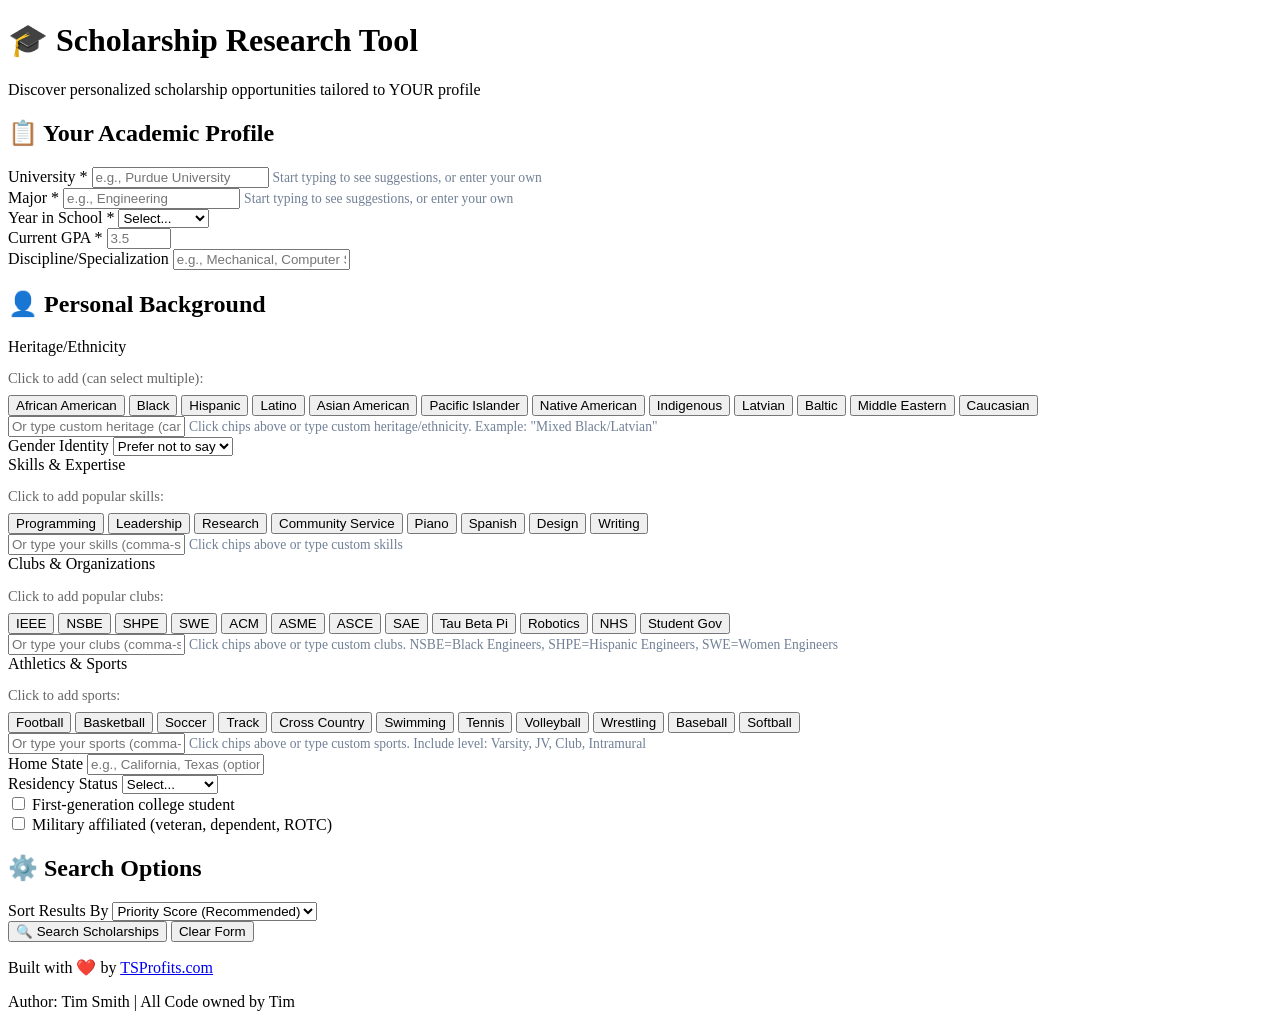
==== index.html @ db0181cb "Add clickable dropdowns and chips for heritage/ethnicity selection Improved user interface to make i" ====
<!DOCTYPE html>
<html lang="en">
<head>
    <!-- Author: Tim Smith -->
    <!-- Note: All Code owned by Tim -->
    <meta charset="UTF-8">
    <meta name="viewport" content="width=device-width, initial-scale=1.0">
    <title>Scholarship Research Tool - TSProfits.com</title>
    <link rel="stylesheet" href="styles.css">
</head>
<body>
    <div class="container">
        <header>
            <h1>🎓 Scholarship Research Tool</h1>
            <p class="subtitle">Discover personalized scholarship opportunities tailored to YOUR profile</p>
        </header>

        <div class="form-card">
            <form id="scholarshipForm">
                <div class="section">
                    <h2>📋 Your Academic Profile</h2>

                    <div class="form-row">
                        <div class="form-group">
                            <label for="university">University *</label>
                            <input type="text" id="university" name="university" list="universityList"
                                   placeholder="e.g., Purdue University" required>
                            <datalist id="universityList">
                                <option value="Purdue University">
                                <option value="MIT">
                                <option value="Stanford University">
                                <option value="UC Berkeley">
                                <option value="UCLA">
                                <option value="University of Michigan">
                                <option value="Georgia Tech">
                                <option value="Carnegie Mellon University">
                                <option value="University of Texas at Austin">
                                <option value="University of Illinois Urbana-Champaign">
                                <option value="Cornell University">
                                <option value="Caltech">
                                <option value="Princeton University">
                                <option value="Harvard University">
                                <option value="Columbia University">
                            </datalist>
                            <small style="color: #718096; font-size: 0.85em;">Start typing to see suggestions, or enter your own</small>
                        </div>

                        <div class="form-group">
                            <label for="major">Major *</label>
                            <input type="text" id="major" name="major" list="majorList"
                                   placeholder="e.g., Engineering" required>
                            <datalist id="majorList">
                                <option value="Engineering">
                                <option value="Mechanical Engineering">
                                <option value="Electrical Engineering">
                                <option value="Computer Engineering">
                                <option value="Civil Engineering">
                                <option value="Chemical Engineering">
                                <option value="Computer Science">
                                <option value="Pre-Med">
                                <option value="Biology">
                                <option value="Chemistry">
                                <option value="Physics">
                                <option value="Mathematics">
                                <option value="Business">
                                <option value="Accounting">
                                <option value="Finance">
                                <option value="Nursing">
                                <option value="Psychology">
                                <option value="Political Science">
                                <option value="History">
                                <option value="English">
                            </datalist>
                            <small style="color: #718096; font-size: 0.85em;">Start typing to see suggestions, or enter your own</small>
                        </div>
                    </div>

                    <div class="form-row">
                        <div class="form-group">
                            <label for="year">Year in School *</label>
                            <select id="year" name="year" required>
                                <option value="">Select...</option>
                                <option value="Freshman">Freshman</option>
                                <option value="Sophomore">Sophomore</option>
                                <option value="Junior">Junior</option>
                                <option value="Senior">Senior</option>
                                <option value="Graduate">Graduate</option>
                            </select>
                        </div>

                        <div class="form-group">
                            <label for="gpa">Current GPA *</label>
                            <input type="number" id="gpa" name="gpa"
                                   min="0" max="4.0" step="0.01"
                                   placeholder="3.5" required>
                        </div>
                    </div>

                    <div class="form-row">
                        <div class="form-group">
                            <label for="discipline">Discipline/Specialization</label>
                            <input type="text" id="discipline" name="discipline"
                                   placeholder="e.g., Mechanical, Computer Science (optional)">
                        </div>
                    </div>
                </div>

                <div class="section">
                    <h2>👤 Personal Background</h2>

                    <div class="form-row">
                        <div class="form-group">
                            <label for="heritage">Heritage/Ethnicity</label>

                            <div class="popular-chips">
                                <p style="font-size: 0.9em; color: #666; margin-bottom: 0.5rem;">
                                    Click to add (can select multiple):
                                </p>
                                <div class="chips-container">
                                    <button type="button" class="chip" onclick="addToField('heritage', 'African American', this)">African American</button>
                                    <button type="button" class="chip" onclick="addToField('heritage', 'Black', this)">Black</button>
                                    <button type="button" class="chip" onclick="addToField('heritage', 'Hispanic', this)">Hispanic</button>
                                    <button type="button" class="chip" onclick="addToField('heritage', 'Latino', this)">Latino</button>
                                    <button type="button" class="chip" onclick="addToField('heritage', 'Asian American', this)">Asian American</button>
                                    <button type="button" class="chip" onclick="addToField('heritage', 'Pacific Islander', this)">Pacific Islander</button>
                                    <button type="button" class="chip" onclick="addToField('heritage', 'Native American', this)">Native American</button>
                                    <button type="button" class="chip" onclick="addToField('heritage', 'Indigenous', this)">Indigenous</button>
                                    <button type="button" class="chip" onclick="addToField('heritage', 'Latvian', this)">Latvian</button>
                                    <button type="button" class="chip" onclick="addToField('heritage', 'Baltic', this)">Baltic</button>
                                    <button type="button" class="chip" onclick="addToField('heritage', 'Middle Eastern', this)">Middle Eastern</button>
                                    <button type="button" class="chip" onclick="addToField('heritage', 'Caucasian', this)">Caucasian</button>
                                </div>
                            </div>

                            <input type="text" id="heritage" name="heritage"
                                   placeholder="Or type custom heritage (can enter multiple, comma-separated)">
                            <small style="color: #718096; font-size: 0.85em;">Click chips above or type custom heritage/ethnicity. Example: "Mixed Black/Latvian"</small>
                        </div>

                        <div class="form-group">
                            <label for="gender">Gender Identity</label>
                            <select id="gender" name="gender">
                                <option value="">Prefer not to say</option>
                                <option value="Male">Male</option>
                                <option value="Female">Female</option>
                                <option value="Non-Binary">Non-Binary</option>
                                <option value="LGBTQ+">LGBTQ+</option>
                            </select>
                        </div>
                    </div>

                    <div class="form-row">
                        <div class="form-group">
                            <label for="skills">Skills & Expertise</label>

                            <div class="popular-chips">
                                <p style="font-size: 0.9em; color: #666; margin-bottom: 0.5rem;">
                                    Click to add popular skills:
                                </p>
                                <div class="chips-container">
                                    <button type="button" class="chip" onclick="addToField('skills', 'Programming', this)">Programming</button>
                                    <button type="button" class="chip" onclick="addToField('skills', 'Leadership', this)">Leadership</button>
                                    <button type="button" class="chip" onclick="addToField('skills', 'Research', this)">Research</button>
                                    <button type="button" class="chip" onclick="addToField('skills', 'Community Service', this)">Community Service</button>
                                    <button type="button" class="chip" onclick="addToField('skills', 'Piano', this)">Piano</button>
                                    <button type="button" class="chip" onclick="addToField('skills', 'Spanish', this)">Spanish</button>
                                    <button type="button" class="chip" onclick="addToField('skills', 'Design', this)">Design</button>
                                    <button type="button" class="chip" onclick="addToField('skills', 'Writing', this)">Writing</button>
                                </div>
                            </div>

                            <input type="text" id="skills" name="skills"
                                   placeholder="Or type your skills (comma-separated)">
                            <small style="color: #718096; font-size: 0.85em;">Click chips above or type custom skills</small>
                        </div>

                        <div class="form-group">
                            <label for="clubs">Clubs & Organizations</label>

                            <div class="popular-chips">
                                <p style="font-size: 0.9em; color: #666; margin-bottom: 0.5rem;">
                                    Click to add popular clubs:
                                </p>
                                <div class="chips-container">
                                    <button type="button" class="chip" onclick="addToField('clubs', 'IEEE', this)">IEEE</button>
                                    <button type="button" class="chip" onclick="addToField('clubs', 'NSBE', this)">NSBE</button>
                                    <button type="button" class="chip" onclick="addToField('clubs', 'SHPE', this)">SHPE</button>
                                    <button type="button" class="chip" onclick="addToField('clubs', 'SWE', this)">SWE</button>
                                    <button type="button" class="chip" onclick="addToField('clubs', 'ACM', this)">ACM</button>
                                    <button type="button" class="chip" onclick="addToField('clubs', 'ASME', this)">ASME</button>
                                    <button type="button" class="chip" onclick="addToField('clubs', 'ASCE', this)">ASCE</button>
                                    <button type="button" class="chip" onclick="addToField('clubs', 'SAE', this)">SAE</button>
                                    <button type="button" class="chip" onclick="addToField('clubs', 'Tau Beta Pi', this)">Tau Beta Pi</button>
                                    <button type="button" class="chip" onclick="addToField('clubs', 'Robotics Club', this)">Robotics</button>
                                    <button type="button" class="chip" onclick="addToField('clubs', 'National Honor Society', this)">NHS</button>
                                    <button type="button" class="chip" onclick="addToField('clubs', 'Student Government', this)">Student Gov</button>
                                </div>
                            </div>

                            <input type="text" id="clubs" name="clubs"
                                   placeholder="Or type your clubs (comma-separated)">
                            <small style="color: #718096; font-size: 0.85em;">Click chips above or type custom clubs. NSBE=Black Engineers, SHPE=Hispanic Engineers, SWE=Women Engineers</small>
                        </div>
                    </div>

                    <div class="form-row">
                        <div class="form-group">
                            <label for="athletics">Athletics & Sports</label>

                            <div class="popular-chips">
                                <p style="font-size: 0.9em; color: #666; margin-bottom: 0.5rem;">
                                    Click to add sports:
                                </p>
                                <div class="chips-container">
                                    <button type="button" class="chip" onclick="addToField('athletics', 'Varsity Football', this)">Football</button>
                                    <button type="button" class="chip" onclick="addToField('athletics', 'Varsity Basketball', this)">Basketball</button>
                                    <button type="button" class="chip" onclick="addToField('athletics', 'Varsity Soccer', this)">Soccer</button>
                                    <button type="button" class="chip" onclick="addToField('athletics', 'Track & Field', this)">Track</button>
                                    <button type="button" class="chip" onclick="addToField('athletics', 'Cross Country', this)">Cross Country</button>
                                    <button type="button" class="chip" onclick="addToField('athletics', 'Swimming', this)">Swimming</button>
                                    <button type="button" class="chip" onclick="addToField('athletics', 'Varsity Tennis', this)">Tennis</button>
                                    <button type="button" class="chip" onclick="addToField('athletics', 'Volleyball', this)">Volleyball</button>
                                    <button type="button" class="chip" onclick="addToField('athletics', 'Wrestling', this)">Wrestling</button>
                                    <button type="button" class="chip" onclick="addToField('athletics', 'Baseball', this)">Baseball</button>
                                    <button type="button" class="chip" onclick="addToField('athletics', 'Softball', this)">Softball</button>
                                </div>
                            </div>

                            <input type="text" id="athletics" name="athletics"
                                   placeholder="Or type your sports (comma-separated)">
                            <small style="color: #718096; font-size: 0.85em;">Click chips above or type custom sports. Include level: Varsity, JV, Club, Intramural</small>
                        </div>
                    </div>

                    <div class="form-row">
                        <div class="form-group">
                            <label for="state">Home State</label>
                            <input type="text" id="state" name="state"
                                   placeholder="e.g., California, Texas (optional)">
                        </div>

                        <div class="form-group">
                            <label for="residency">Residency Status</label>
                            <select id="residency" name="residency">
                                <option value="">Select...</option>
                                <option value="In-State">In-State</option>
                                <option value="Out-of-State">Out-of-State</option>
                                <option value="International">International</option>
                            </select>
                        </div>
                    </div>

                    <div class="form-row">
                        <div class="form-group checkbox-group">
                            <label>
                                <input type="checkbox" id="first_gen" name="first_gen">
                                <span>First-generation college student</span>
                            </label>
                        </div>

                        <div class="form-group checkbox-group">
                            <label>
                                <input type="checkbox" id="military" name="military">
                                <span>Military affiliated (veteran, dependent, ROTC)</span>
                            </label>
                        </div>
                    </div>
                </div>

                <div class="section">
                    <h2>⚙️ Search Options</h2>

                    <div class="form-row">
                        <div class="form-group">
                            <label for="sort">Sort Results By</label>
                            <select id="sort" name="sort">
                                <option value="priority">Priority Score (Recommended)</option>
                                <option value="deadline">Deadline (Urgent First)</option>
                                <option value="amount">Award Amount (Highest First)</option>
                            </select>
                        </div>
                    </div>
                </div>

                <div class="button-group">
                    <button type="submit" class="btn btn-primary" id="searchBtn">
                        🔍 Search Scholarships
                    </button>
                    <button type="reset" class="btn btn-secondary">
                        Clear Form
                    </button>
                </div>
            </form>

            <div id="loading" class="loading" style="display: none;">
                <div class="spinner"></div>
                <p>Researching scholarships tailored to your profile...</p>
            </div>
        </div>

        <div id="results" class="results-section" style="display: none;">
            <div class="results-header">
                <h2>📊 Your Personalized Scholarship Matches</h2>
                <div id="profileSummary" class="profile-summary"></div>
            </div>

            <div class="stats-grid" id="statsGrid"></div>

            <div class="download-section">
                <h3>📥 Download Results</h3>
                <div class="download-buttons" id="downloadButtons"></div>
            </div>

            <div class="scholarships-list" id="scholarshipsList"></div>
        </div>
    </div>

    <footer>
        <p>Built with ❤️ by <a href="https://tsprofits.com" target="_blank">TSProfits.com</a></p>
        <p>Author: Tim Smith | All Code owned by Tim</p>
    </footer>

    <script src="app.js"></script>
</body>
</html>
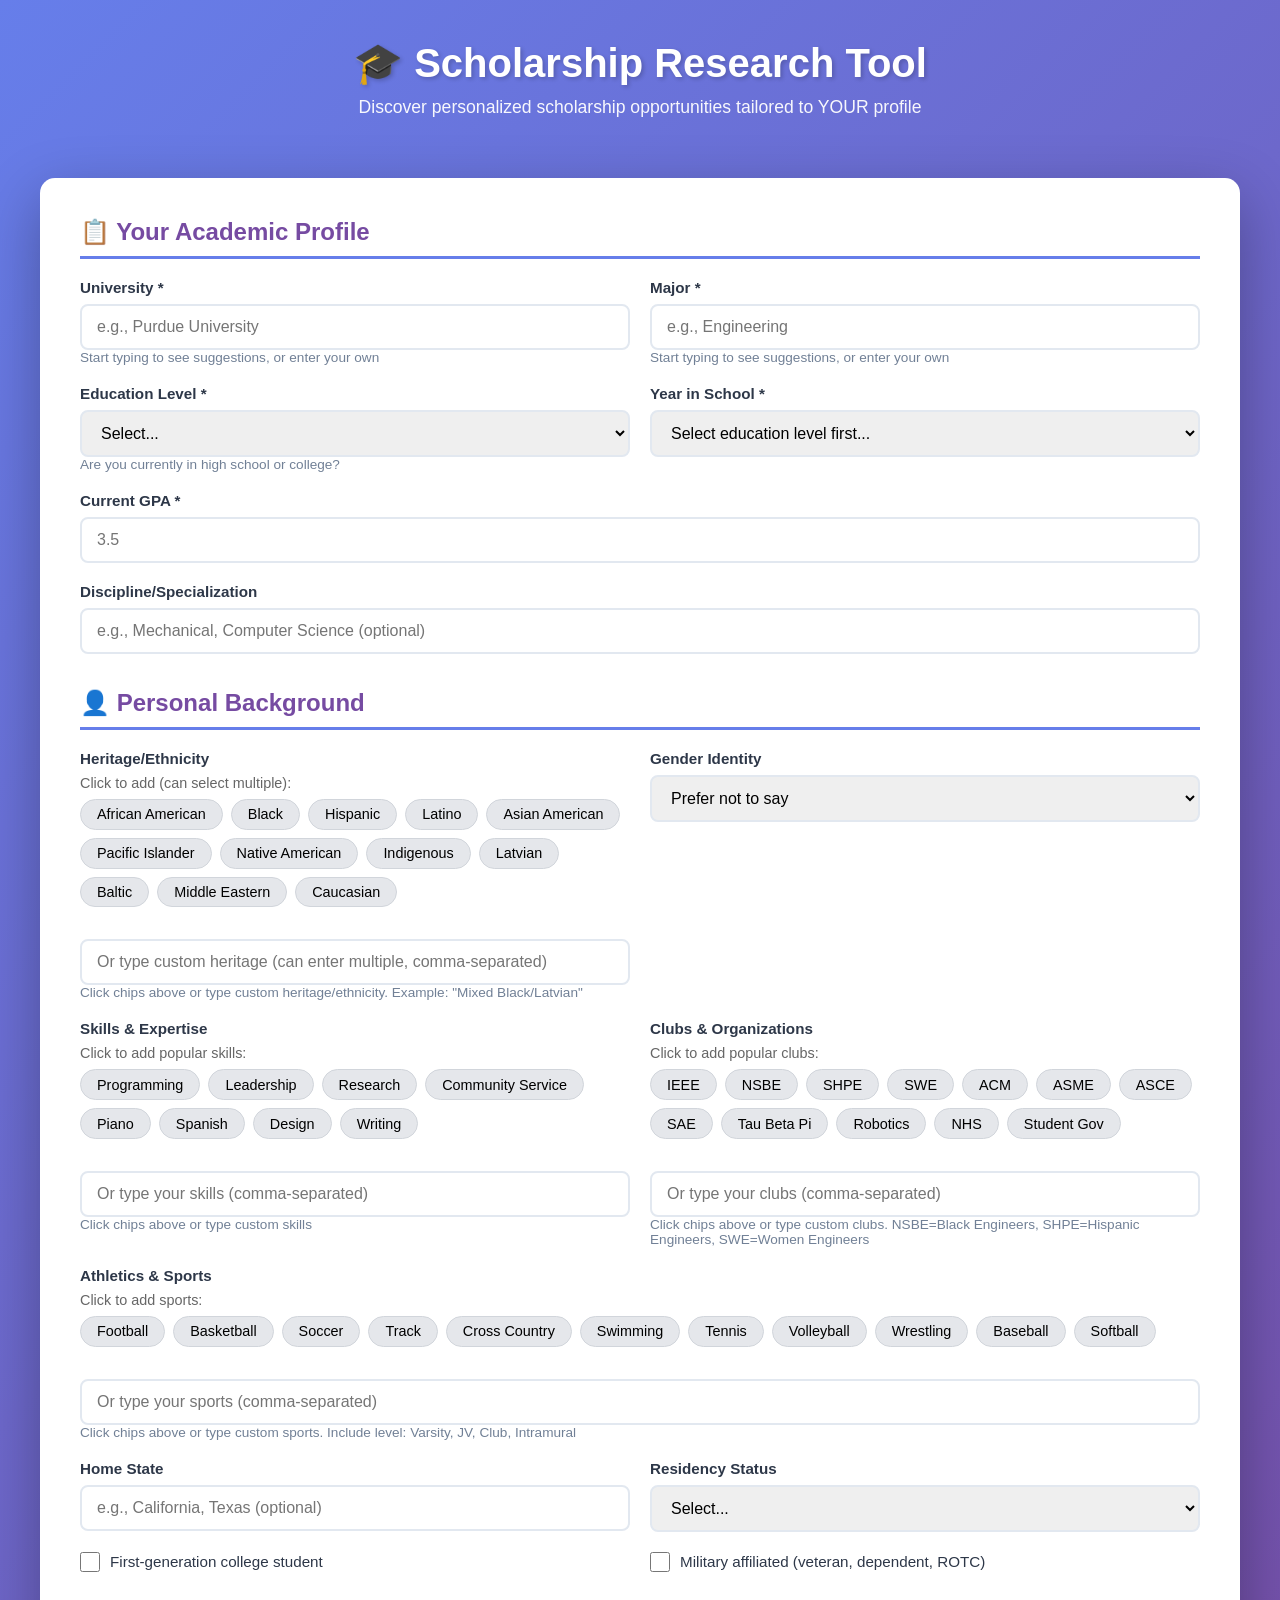
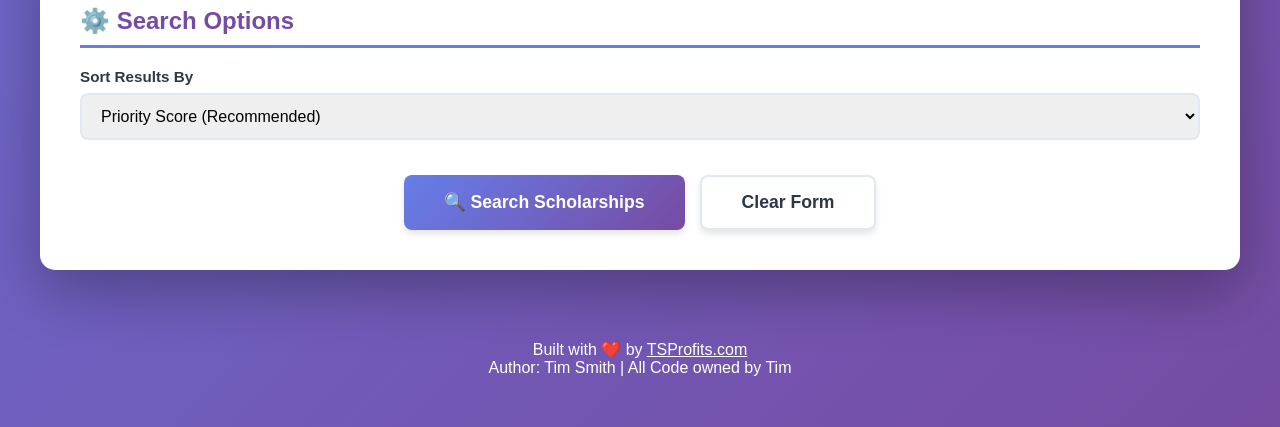
==== commit c1b2e195: "Add education level distinction to fix scholarship filtering This update addresses the gap where hig" ====
--- a/index.html
+++ b/index.html
@@ -77,17 +77,30 @@
 
                     <div class="form-row">
                         <div class="form-group">
+                            <label for="education_level">Education Level *</label>
+                            <select id="education_level" name="education_level" required>
+                                <option value="">Select...</option>
+                                <option value="High School">High School</option>
+                                <option value="College">College/University</option>
+                            </select>
+                            <small style="color: #718096; font-size: 0.85em;">Are you currently in high school or college?</small>
+                        </div>
+
+                        <div class="form-group">
                             <label for="year">Year in School *</label>
                             <select id="year" name="year" required>
-                                <option value="">Select...</option>
-                                <option value="Freshman">Freshman</option>
-                                <option value="Sophomore">Sophomore</option>
-                                <option value="Junior">Junior</option>
-                                <option value="Senior">Senior</option>
-                                <option value="Graduate">Graduate</option>
-                            </select>
-                        </div>
-
+                                <option value="">Select education level first...</option>
+                                <option value="High School Senior" data-level="High School">High School Senior</option>
+                                <option value="Freshman" data-level="College">College Freshman</option>
+                                <option value="Sophomore" data-level="College">College Sophomore</option>
+                                <option value="Junior" data-level="College">College Junior</option>
+                                <option value="Senior" data-level="College">College Senior</option>
+                                <option value="Graduate" data-level="College">Graduate Student</option>
+                            </select>
+                        </div>
+                    </div>
+
+                    <div class="form-row">
                         <div class="form-group">
                             <label for="gpa">Current GPA *</label>
                             <input type="number" id="gpa" name="gpa"
--- a/styles.css
+++ b/styles.css
@@ -0,0 +1,597 @@
+/* Author: Tim Smith */
+/* Note: All Code owned by Tim */
+
+:root {
+    --primary-color: #667eea;
+    --secondary-color: #764ba2;
+    --success-color: #48bb78;
+    --warning-color: #ed8936;
+    --danger-color: #f56565;
+    --text-dark: #2d3748;
+    --text-light: #718096;
+    --bg-light: #f7fafc;
+    --border-color: #e2e8f0;
+}
+
+* {
+    margin: 0;
+    padding: 0;
+    box-sizing: border-box;
+}
+
+body {
+    font-family: -apple-system, BlinkMacSystemFont, 'Segoe UI', 'Roboto', 'Oxygen', 'Ubuntu', 'Cantarell', sans-serif;
+    background: linear-gradient(135deg, var(--primary-color) 0%, var(--secondary-color) 100%);
+    min-height: 100vh;
+    padding: 20px;
+    color: var(--text-dark);
+}
+
+.container {
+    max-width: 1200px;
+    margin: 0 auto;
+}
+
+header {
+    text-align: center;
+    color: white;
+    margin-bottom: 40px;
+    padding: 20px;
+}
+
+header h1 {
+    font-size: 2.5em;
+    margin-bottom: 10px;
+    text-shadow: 2px 2px 4px rgba(0,0,0,0.2);
+}
+
+.subtitle {
+    font-size: 1.1em;
+    opacity: 0.95;
+}
+
+.form-card {
+    background: white;
+    border-radius: 15px;
+    padding: 40px;
+    box-shadow: 0 20px 60px rgba(0,0,0,0.3);
+    margin-bottom: 30px;
+}
+
+.section {
+    margin-bottom: 35px;
+}
+
+.section h2 {
+    color: var(--secondary-color);
+    font-size: 1.5em;
+    margin-bottom: 20px;
+    padding-bottom: 10px;
+    border-bottom: 3px solid var(--primary-color);
+}
+
+.form-row {
+    display: grid;
+    grid-template-columns: repeat(auto-fit, minmax(250px, 1fr));
+    gap: 20px;
+    margin-bottom: 20px;
+}
+
+.form-group {
+    display: flex;
+    flex-direction: column;
+}
+
+.form-group label {
+    font-weight: 600;
+    margin-bottom: 8px;
+    color: var(--text-dark);
+    font-size: 0.95em;
+}
+
+.form-group input[type="text"],
+.form-group input[type="number"],
+.form-group select {
+    padding: 12px 15px;
+    border: 2px solid var(--border-color);
+    border-radius: 8px;
+    font-size: 1em;
+    transition: all 0.3s ease;
+}
+
+.form-group input:focus,
+.form-group select:focus {
+    outline: none;
+    border-color: var(--primary-color);
+    box-shadow: 0 0 0 3px rgba(102, 126, 234, 0.1);
+}
+
+.checkbox-group {
+    flex-direction: row;
+    align-items: center;
+}
+
+.checkbox-group label {
+    display: flex;
+    align-items: center;
+    cursor: pointer;
+    margin-bottom: 0;
+}
+
+.checkbox-group input[type="checkbox"] {
+    width: 20px;
+    height: 20px;
+    margin-right: 10px;
+    cursor: pointer;
+}
+
+.checkbox-group span {
+    font-weight: normal;
+}
+
+.button-group {
+    display: flex;
+    gap: 15px;
+    justify-content: center;
+    margin-top: 30px;
+}
+
+.btn {
+    padding: 15px 40px;
+    border: none;
+    border-radius: 8px;
+    font-size: 1.1em;
+    font-weight: 600;
+    cursor: pointer;
+    transition: all 0.3s ease;
+    box-shadow: 0 4px 6px rgba(0,0,0,0.1);
+}
+
+.btn-primary {
+    background: linear-gradient(135deg, var(--primary-color) 0%, var(--secondary-color) 100%);
+    color: white;
+}
+
+.btn-primary:hover {
+    transform: translateY(-2px);
+    box-shadow: 0 6px 12px rgba(0,0,0,0.2);
+}
+
+.btn-primary:disabled {
+    opacity: 0.6;
+    cursor: not-allowed;
+    transform: none;
+}
+
+.btn-secondary {
+    background: white;
+    color: var(--text-dark);
+    border: 2px solid var(--border-color);
+}
+
+.btn-secondary:hover {
+    background: var(--bg-light);
+}
+
+.loading {
+    text-align: center;
+    padding: 40px;
+}
+
+.spinner {
+    border: 4px solid var(--border-color);
+    border-top: 4px solid var(--primary-color);
+    border-radius: 50%;
+    width: 50px;
+    height: 50px;
+    animation: spin 1s linear infinite;
+    margin: 0 auto 20px;
+}
+
+@keyframes spin {
+    0% { transform: rotate(0deg); }
+    100% { transform: rotate(360deg); }
+}
+
+.results-section {
+    background: white;
+    border-radius: 15px;
+    padding: 40px;
+    box-shadow: 0 20px 60px rgba(0,0,0,0.3);
+    margin-top: 30px;
+}
+
+.results-header {
+    margin-bottom: 30px;
+}
+
+.results-header h2 {
+    color: var(--secondary-color);
+    margin-bottom: 15px;
+}
+
+.profile-summary {
+    background: var(--bg-light);
+    padding: 20px;
+    border-radius: 10px;
+    border-left: 4px solid var(--primary-color);
+}
+
+.profile-summary p {
+    margin: 5px 0;
+    color: var(--text-dark);
+}
+
+.stats-grid {
+    display: grid;
+    grid-template-columns: repeat(auto-fit, minmax(200px, 1fr));
+    gap: 20px;
+    margin-bottom: 40px;
+}
+
+.stat-card {
+    background: linear-gradient(135deg, var(--primary-color) 0%, var(--secondary-color) 100%);
+    color: white;
+    padding: 25px;
+    border-radius: 10px;
+    text-align: center;
+    box-shadow: 0 4px 12px rgba(0,0,0,0.1);
+}
+
+.stat-card h3 {
+    font-size: 2.5em;
+    margin-bottom: 10px;
+}
+
+.stat-card p {
+    font-size: 1em;
+    opacity: 0.95;
+}
+
+.download-section {
+    margin: 40px 0;
+    padding: 25px;
+    background: var(--bg-light);
+    border-radius: 10px;
+}
+
+.download-section h3 {
+    color: var(--secondary-color);
+    margin-bottom: 20px;
+}
+
+.download-buttons {
+    display: flex;
+    flex-wrap: wrap;
+    gap: 15px;
+}
+
+.download-btn {
+    padding: 12px 25px;
+    background: white;
+    border: 2px solid var(--primary-color);
+    border-radius: 8px;
+    color: var(--primary-color);
+    font-weight: 600;
+    cursor: pointer;
+    transition: all 0.3s ease;
+    text-decoration: none;
+    display: inline-block;
+}
+
+.download-btn:hover {
+    background: var(--primary-color);
+    color: white;
+    transform: translateY(-2px);
+}
+
+.scholarships-list {
+    margin-top: 30px;
+}
+
+.scholarship-card {
+    background: white;
+    border: 2px solid var(--border-color);
+    border-radius: 10px;
+    padding: 25px;
+    margin-bottom: 20px;
+    transition: all 0.3s ease;
+}
+
+.scholarship-card:hover {
+    box-shadow: 0 8px 20px rgba(0,0,0,0.1);
+    transform: translateY(-2px);
+}
+
+.scholarship-card.priority-high {
+    border-left: 5px solid var(--success-color);
+    background: rgba(72, 187, 120, 0.05);
+}
+
+.scholarship-card.priority-medium {
+    border-left: 5px solid var(--warning-color);
+    background: rgba(237, 137, 54, 0.05);
+}
+
+.scholarship-header {
+    display: flex;
+    justify-content: space-between;
+    align-items: start;
+    margin-bottom: 15px;
+}
+
+.scholarship-title {
+    font-size: 1.3em;
+    color: var(--text-dark);
+    font-weight: 700;
+}
+
+.priority-badge {
+    background: linear-gradient(135deg, var(--primary-color) 0%, var(--secondary-color) 100%);
+    color: white;
+    padding: 8px 15px;
+    border-radius: 20px;
+    font-weight: 600;
+    font-size: 0.9em;
+}
+
+.scholarship-details {
+    display: grid;
+    grid-template-columns: repeat(auto-fit, minmax(200px, 1fr));
+    gap: 15px;
+    margin-bottom: 15px;
+}
+
+.detail-item {
+    display: flex;
+    flex-direction: column;
+}
+
+.detail-label {
+    font-size: 0.85em;
+    color: var(--text-light);
+    margin-bottom: 5px;
+}
+
+.detail-value {
+    font-weight: 600;
+    color: var(--text-dark);
+}
+
+.deadline-urgent {
+    color: var(--danger-color);
+    font-weight: 700;
+}
+
+.badge {
+    display: inline-block;
+    padding: 4px 10px;
+    border-radius: 12px;
+    font-size: 0.85em;
+    font-weight: 600;
+}
+
+.badge-low { background: #c6f6d5; color: #22543d; }
+.badge-medium { background: #feebc8; color: #7c2d12; }
+.badge-high { background: #fed7d7; color: #742a2a; }
+.badge-very-high { background: #fc8181; color: white; }
+
+.scholarship-notes {
+    margin-top: 15px;
+    padding: 15px;
+    background: var(--bg-light);
+    border-radius: 8px;
+    font-size: 0.95em;
+    color: var(--text-dark);
+}
+
+.apply-btn {
+    display: inline-block;
+    margin-top: 15px;
+    padding: 12px 30px;
+    background: var(--primary-color);
+    color: white;
+    text-decoration: none;
+    border-radius: 8px;
+    font-weight: 600;
+    transition: all 0.3s ease;
+}
+
+.apply-btn:hover {
+    background: var(--secondary-color);
+    transform: translateY(-2px);
+}
+
+footer {
+    text-align: center;
+    color: white;
+    padding: 30px 20px;
+    margin-top: 40px;
+}
+
+footer a {
+    color: white;
+    text-decoration: underline;
+}
+
+/* Popular Chips */
+.popular-chips {
+    margin-bottom: 1rem;
+}
+
+.chips-container {
+    display: flex;
+    flex-wrap: wrap;
+    gap: 0.5rem;
+    margin-bottom: 1rem;
+}
+
+.chip {
+    background: #e5e7eb;
+    border: 1px solid #d1d5db;
+    border-radius: 20px;
+    padding: 0.4rem 1rem;
+    font-size: 0.9rem;
+    cursor: pointer;
+    transition: all 0.2s;
+}
+
+.chip:hover {
+    background: var(--primary-color);
+    color: white;
+    transform: translateY(-2px);
+}
+
+/* Responsive */
+@media (max-width: 768px) {
+    /* Prevent zoom on input focus (iOS) */
+    input, select, textarea {
+        font-size: 16px !important;
+    }
+
+    /* Larger touch targets */
+    button, .chip {
+        min-height: 44px;
+        min-width: 44px;
+    }
+
+    .form-card {
+        padding: 25px;
+        padding-bottom: 80px; /* Space for fixed button */
+    }
+
+    header h1 {
+        font-size: 2em;
+    }
+
+    /* Stack form fields */
+    .form-row {
+        grid-template-columns: 1fr;
+        flex-direction: column;
+    }
+
+    /* Full-width buttons */
+    .button-group {
+        flex-direction: column;
+    }
+
+    .btn,
+    button[type="submit"],
+    .btn-primary {
+        width: 100%;
+    }
+
+    /* Compact summary cards */
+    .stats-grid {
+        grid-template-columns: repeat(2, 1fr);
+    }
+
+    .stat-card {
+        padding: 1rem;
+    }
+
+    .stat-card h3 {
+        font-size: 1.5rem;
+    }
+
+    .stat-card p {
+        font-size: 0.9em;
+    }
+
+    /* Sticky submit button */
+    .submit-bar {
+        position: fixed;
+        bottom: 0;
+        left: 0;
+        right: 0;
+        background: white;
+        padding: 1rem;
+        box-shadow: 0 -2px 10px rgba(0,0,0,0.1);
+        z-index: 100;
+    }
+
+    /* Compact scholarship cards on mobile */
+    .scholarship-card {
+        padding: 1rem;
+    }
+
+    .scholarship-card h3 {
+        font-size: 1.1rem;
+    }
+
+    .scholarship-header {
+        flex-direction: column;
+        gap: 10px;
+    }
+
+    .scholarship-title {
+        font-size: 1.1em;
+    }
+
+    .scholarship-details {
+        grid-template-columns: 1fr;
+    }
+}
+
+/* === URGENCY BADGES === */
+.urgency-badge {
+    display: inline-block;
+    padding: 8px 16px;
+    border-radius: 6px;
+    font-weight: 700;
+    font-size: 0.95em;
+    margin-bottom: 15px;
+    text-align: center;
+    width: 100%;
+    box-shadow: 0 2px 4px rgba(0,0,0,0.1);
+}
+
+.urgency-badge.critical {
+    background: linear-gradient(135deg, #ff4444 0%, #cc0000 100%);
+    color: white;
+    border: 2px solid #cc0000;
+    animation: pulse 2s infinite;
+    font-size: 1.05em;
+}
+
+.urgency-badge.high {
+    background: linear-gradient(135deg, #ff9800 0%, #f57c00 100%);
+    color: white;
+    border: 2px solid #e65100;
+}
+
+.urgency-badge.medium {
+    background: linear-gradient(135deg, #ffc107 0%, #ff9800 100%);
+    color: #333;
+    border: 2px solid #f57c00;
+}
+
+.urgency-badge.low {
+    background: linear-gradient(135deg, #4caf50 0%, #2e7d32 100%);
+    color: white;
+    border: 2px solid #1b5e20;
+}
+
+.urgency-badge.expired {
+    background: #9e9e9e;
+    color: white;
+    border: 2px solid #616161;
+    opacity: 0.7;
+}
+
+@keyframes pulse {
+    0%, 100% {
+        opacity: 1;
+        transform: scale(1);
+    }
+    50% {
+        opacity: 0.85;
+        transform: scale(1.02);
+    }
+}
+
+/* Days remaining styling */
+.deadline-urgent {
+    color: #d32f2f;
+    font-weight: 700;
+}
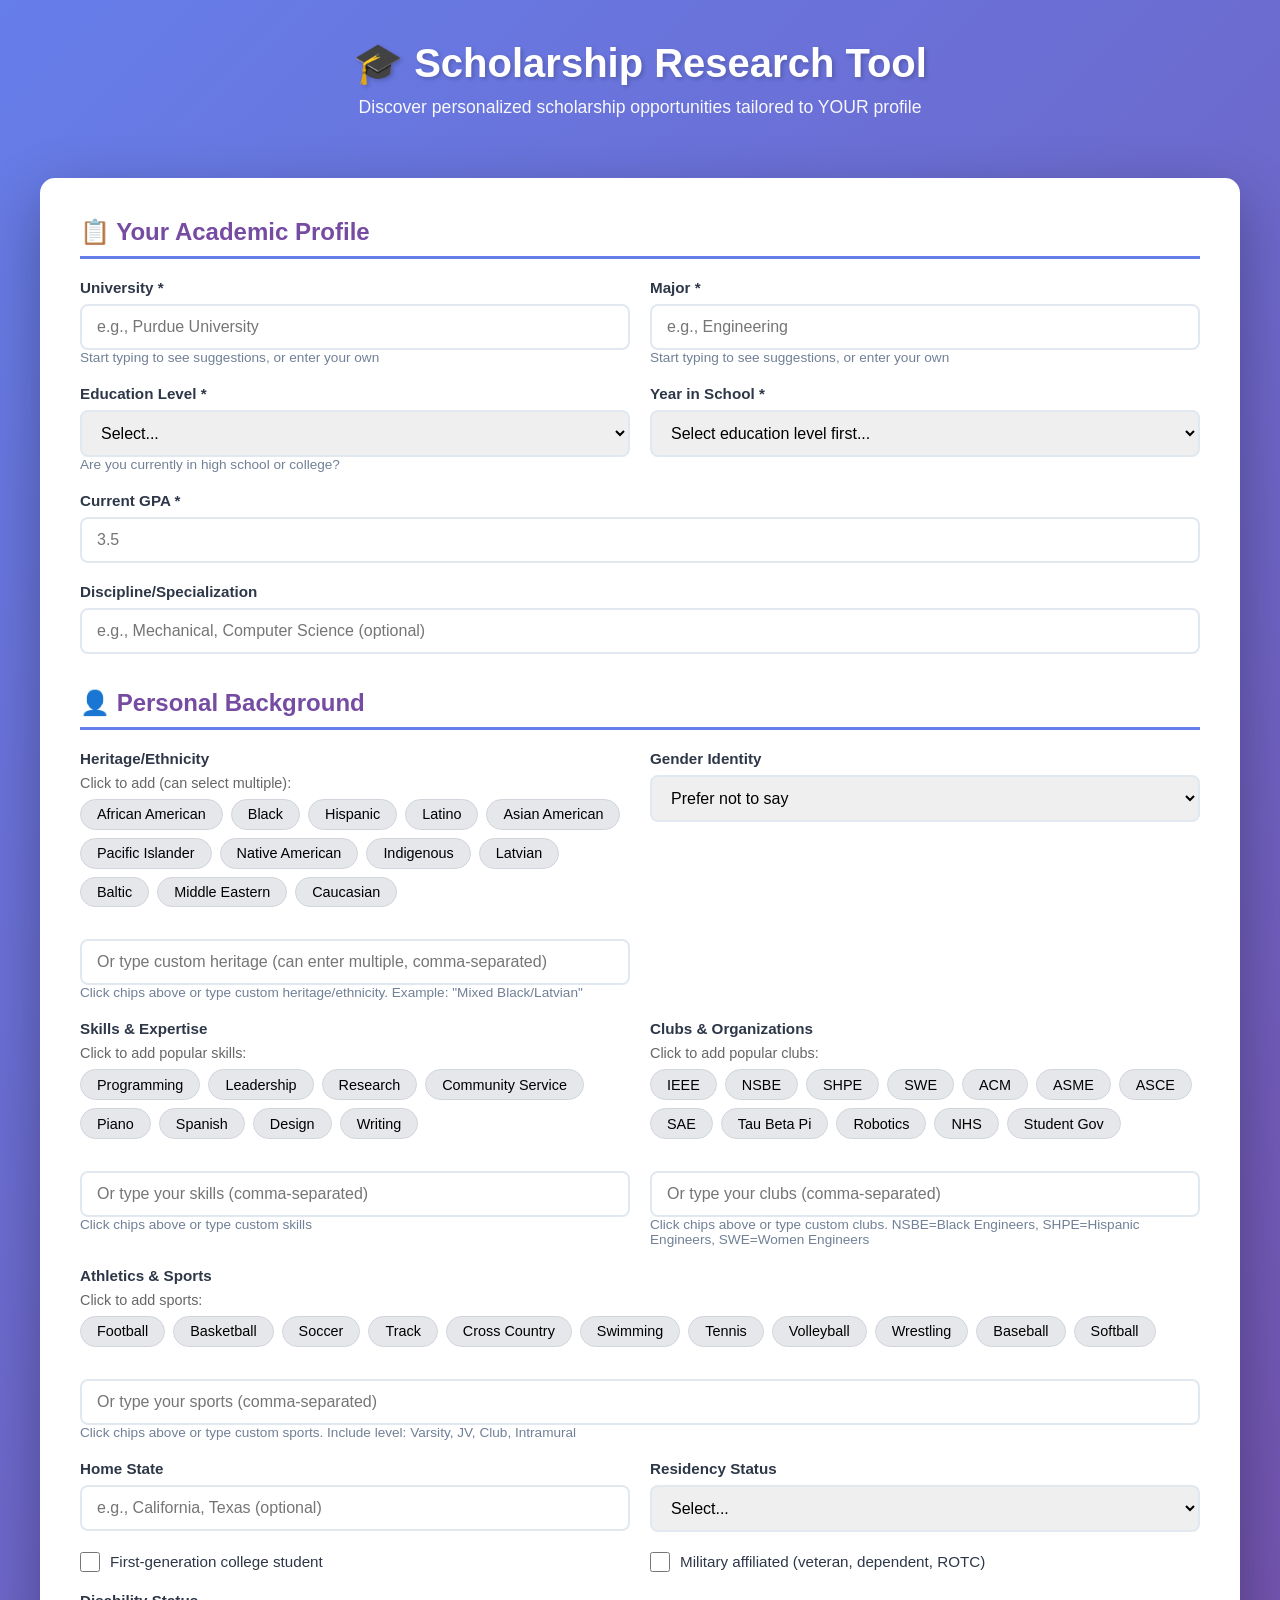
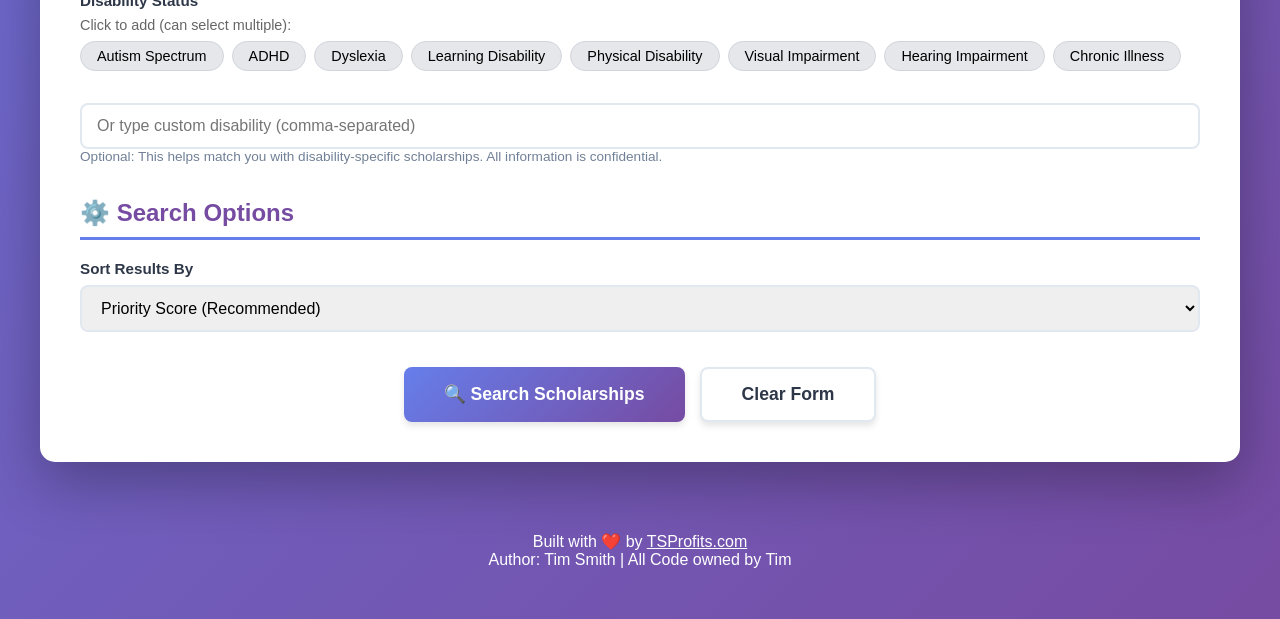
==== commit 30044b98: "Add disability scholarship feature with 15+ scholarships - Added disability field to user profile fo" ====
--- a/index.html
+++ b/index.html
@@ -278,6 +278,32 @@
                             </label>
                         </div>
                     </div>
+
+                    <div class="form-row">
+                        <div class="form-group">
+                            <label for="disability">Disability Status</label>
+
+                            <div class="popular-chips">
+                                <p style="font-size: 0.9em; color: #666; margin-bottom: 0.5rem;">
+                                    Click to add (can select multiple):
+                                </p>
+                                <div class="chips-container">
+                                    <button type="button" class="chip" onclick="addToField('disability', 'Autism', this)">Autism Spectrum</button>
+                                    <button type="button" class="chip" onclick="addToField('disability', 'ADHD', this)">ADHD</button>
+                                    <button type="button" class="chip" onclick="addToField('disability', 'Dyslexia', this)">Dyslexia</button>
+                                    <button type="button" class="chip" onclick="addToField('disability', 'Learning Disability', this)">Learning Disability</button>
+                                    <button type="button" class="chip" onclick="addToField('disability', 'Physical Disability', this)">Physical Disability</button>
+                                    <button type="button" class="chip" onclick="addToField('disability', 'Visual Impairment', this)">Visual Impairment</button>
+                                    <button type="button" class="chip" onclick="addToField('disability', 'Hearing Impairment', this)">Hearing Impairment</button>
+                                    <button type="button" class="chip" onclick="addToField('disability', 'Chronic Illness', this)">Chronic Illness</button>
+                                </div>
+                            </div>
+
+                            <input type="text" id="disability" name="disability"
+                                   placeholder="Or type custom disability (comma-separated)">
+                            <small style="color: #718096; font-size: 0.85em;">Optional: This helps match you with disability-specific scholarships. All information is confidential.</small>
+                        </div>
+                    </div>
                 </div>
 
                 <div class="section">
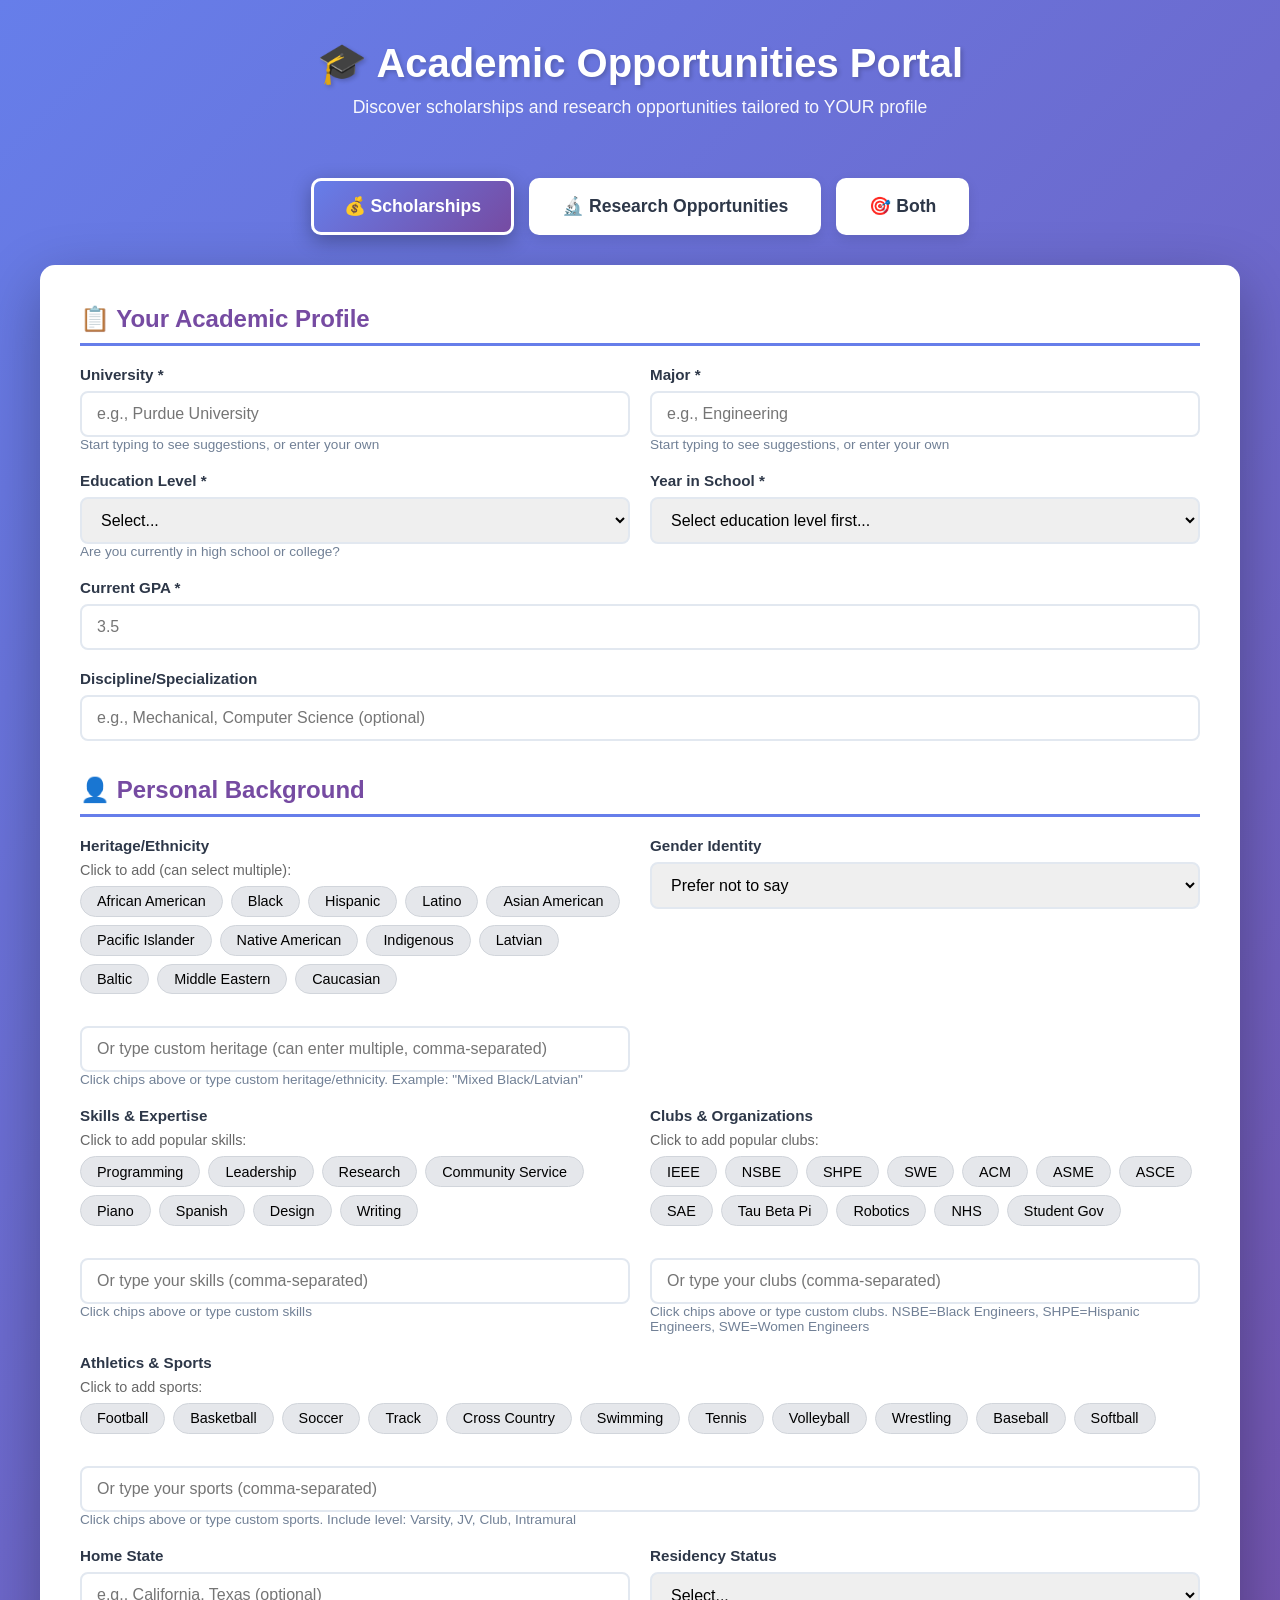
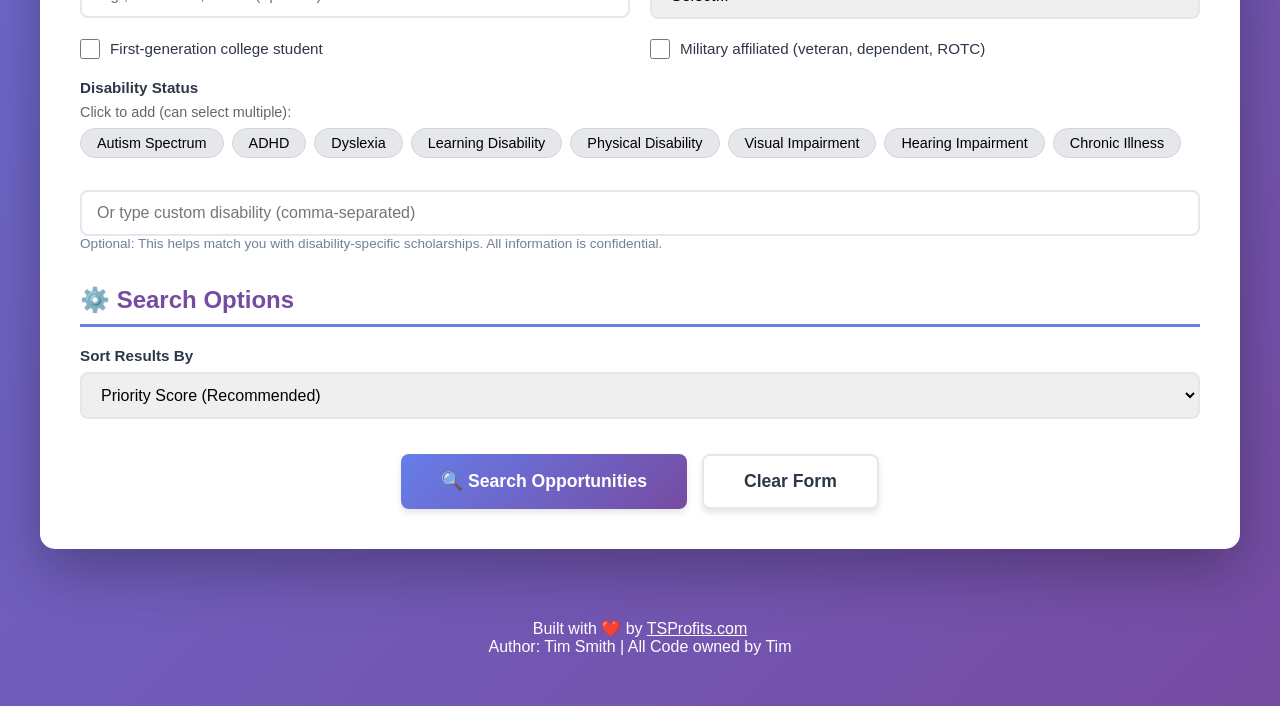
==== commit c35e3365: "Add Research Opportunities feature - Frontend complete 🎯 COMPLETE IMPLEMENTATION: Research Opportuni" ====
--- a/index.html
+++ b/index.html
@@ -11,9 +11,21 @@
 <body>
     <div class="container">
         <header>
-            <h1>🎓 Scholarship Research Tool</h1>
-            <p class="subtitle">Discover personalized scholarship opportunities tailored to YOUR profile</p>
+            <h1>🎓 Academic Opportunities Portal</h1>
+            <p class="subtitle">Discover scholarships and research opportunities tailored to YOUR profile</p>
         </header>
+
+        <div class="tab-navigation">
+            <button type="button" class="tab-btn active" data-type="scholarships" onclick="switchTab('scholarships')">
+                💰 Scholarships
+            </button>
+            <button type="button" class="tab-btn" data-type="research" onclick="switchTab('research')">
+                🔬 Research Opportunities
+            </button>
+            <button type="button" class="tab-btn" data-type="both" onclick="switchTab('both')">
+                🎯 Both
+            </button>
+        </div>
 
         <div class="form-card">
             <form id="scholarshipForm">
@@ -323,7 +335,7 @@
 
                 <div class="button-group">
                     <button type="submit" class="btn btn-primary" id="searchBtn">
-                        🔍 Search Scholarships
+                        🔍 Search Opportunities
                     </button>
                     <button type="reset" class="btn btn-secondary">
                         Clear Form
@@ -352,6 +364,17 @@
 
             <div class="scholarships-list" id="scholarshipsList"></div>
         </div>
+
+        <div id="researchResults" class="results-section" style="display: none;">
+            <div class="results-header">
+                <h2>🔬 Your Research Opportunity Matches</h2>
+                <div id="researchProfileSummary" class="profile-summary"></div>
+            </div>
+
+            <div class="stats-grid" id="researchStatsGrid"></div>
+
+            <div class="opportunities-list" id="opportunitiesList"></div>
+        </div>
     </div>
 
     <footer>
--- a/styles.css
+++ b/styles.css
@@ -50,6 +50,40 @@
     opacity: 0.95;
 }
 
+/* Tab Navigation */
+.tab-navigation {
+    display: flex;
+    justify-content: center;
+    gap: 15px;
+    margin-bottom: 30px;
+}
+
+.tab-btn {
+    padding: 15px 30px;
+    background: white;
+    border: 3px solid rgba(255,255,255,0.3);
+    border-radius: 10px;
+    color: var(--text-dark);
+    font-size: 1.1em;
+    font-weight: 600;
+    cursor: pointer;
+    transition: all 0.3s ease;
+    box-shadow: 0 4px 12px rgba(0,0,0,0.1);
+}
+
+.tab-btn:hover {
+    transform: translateY(-2px);
+    box-shadow: 0 6px 16px rgba(0,0,0,0.2);
+    border-color: rgba(255,255,255,0.5);
+}
+
+.tab-btn.active {
+    background: linear-gradient(135deg, var(--primary-color) 0%, var(--secondary-color) 100%);
+    color: white;
+    border-color: white;
+    box-shadow: 0 6px 20px rgba(0,0,0,0.3);
+}
+
 .form-card {
     background: white;
     border-radius: 15px;
@@ -414,6 +448,65 @@
     text-decoration: underline;
 }
 
+/* Research Opportunity Specific Styles */
+.research-meta {
+    display: flex;
+    justify-content: space-between;
+    align-items: center;
+    margin-bottom: 15px;
+    padding-bottom: 10px;
+    border-bottom: 2px solid var(--border-color);
+}
+
+.research-org {
+    font-weight: 600;
+    color: var(--primary-color);
+    font-size: 1em;
+}
+
+.research-category {
+    background: var(--bg-light);
+    padding: 5px 12px;
+    border-radius: 15px;
+    font-size: 0.9em;
+    color: var(--text-dark);
+    font-weight: 600;
+}
+
+.research-benefits {
+    display: flex;
+    gap: 10px;
+    margin: 15px 0;
+    flex-wrap: wrap;
+}
+
+.benefit-badge {
+    background: linear-gradient(135deg, var(--success-color) 0%, #38a169 100%);
+    color: white;
+    padding: 8px 15px;
+    border-radius: 20px;
+    font-size: 0.9em;
+    font-weight: 600;
+    box-shadow: 0 2px 6px rgba(0,0,0,0.1);
+}
+
+.research-details {
+    background: var(--bg-light);
+    padding: 15px;
+    border-radius: 8px;
+    margin-top: 15px;
+}
+
+.research-details p {
+    margin: 8px 0;
+    color: var(--text-dark);
+    line-height: 1.6;
+}
+
+.opportunities-list {
+    margin-top: 30px;
+}
+
 /* Popular Chips */
 .popular-chips {
     margin-bottom: 1rem;
@@ -453,6 +546,17 @@
     button, .chip {
         min-height: 44px;
         min-width: 44px;
+    }
+
+    /* Tab navigation on mobile */
+    .tab-navigation {
+        flex-direction: column;
+        gap: 10px;
+    }
+
+    .tab-btn {
+        width: 100%;
+        padding: 12px 20px;
     }
 
     .form-card {
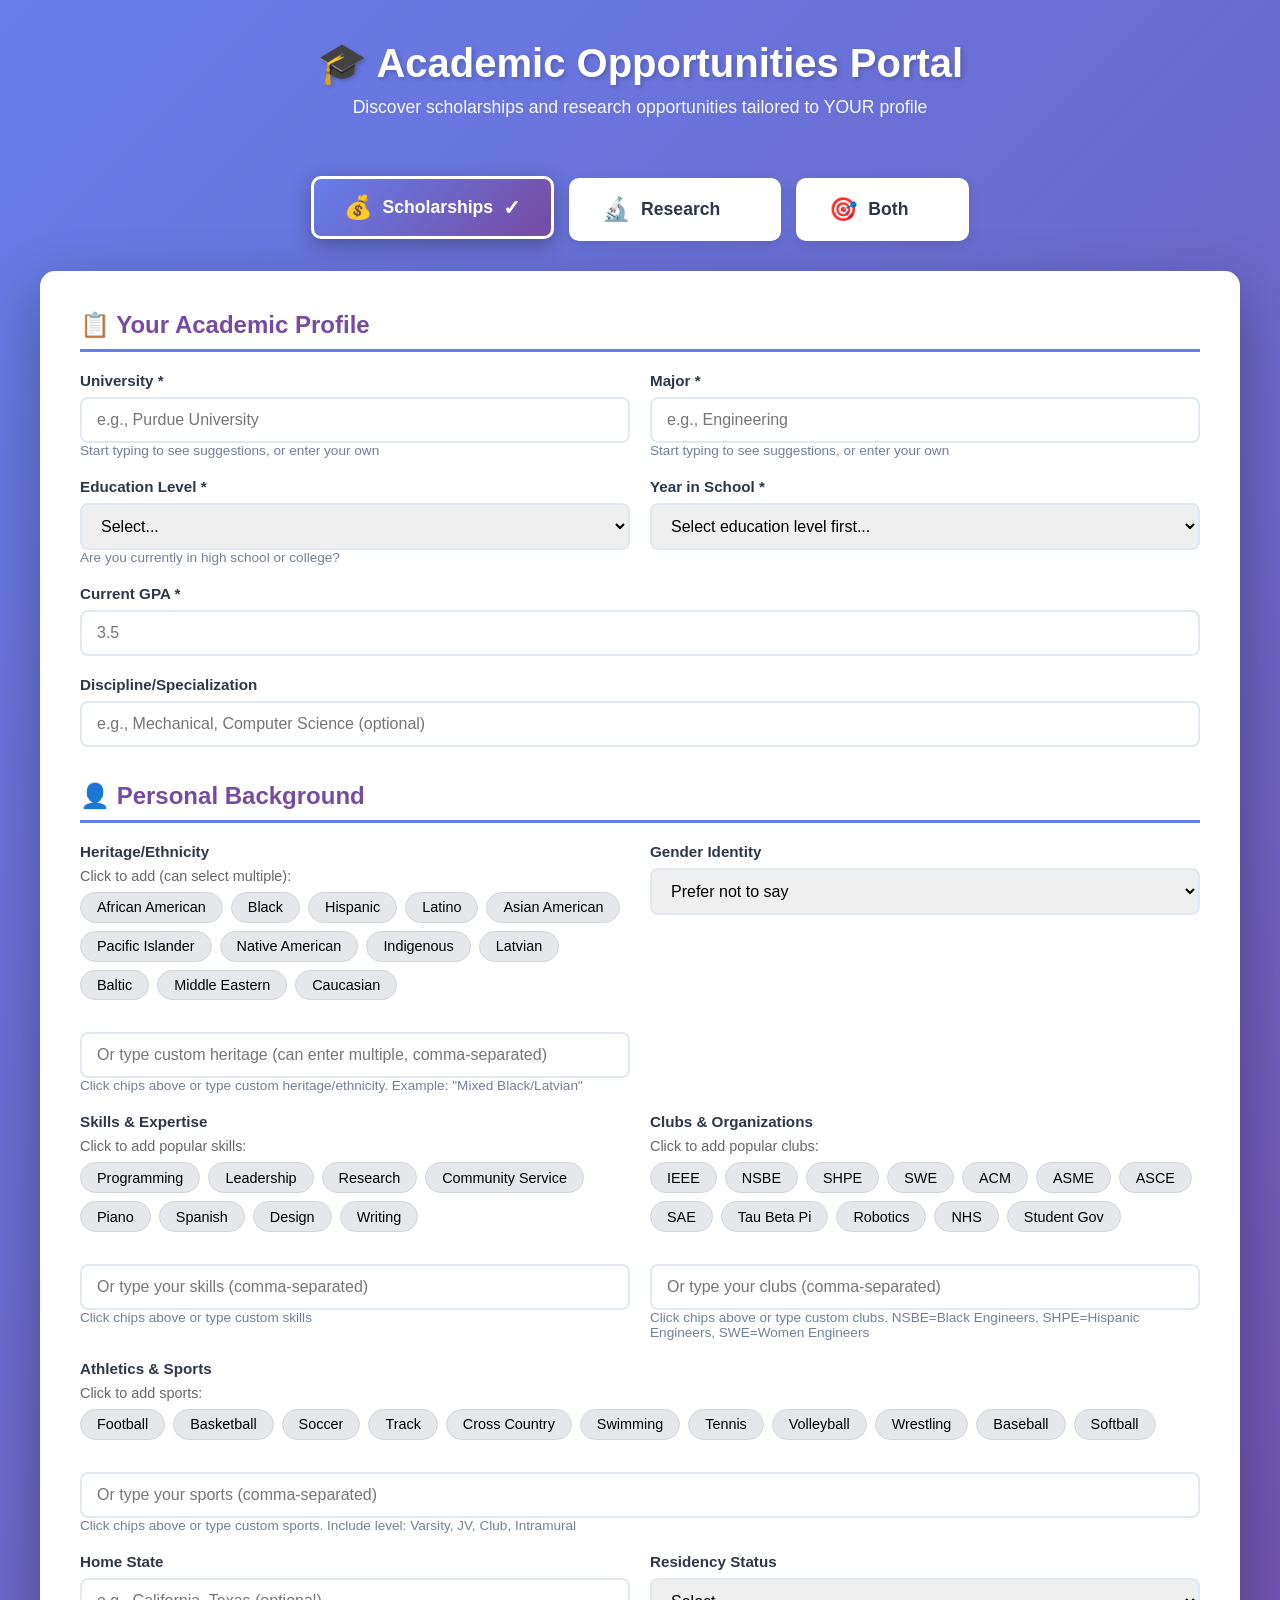
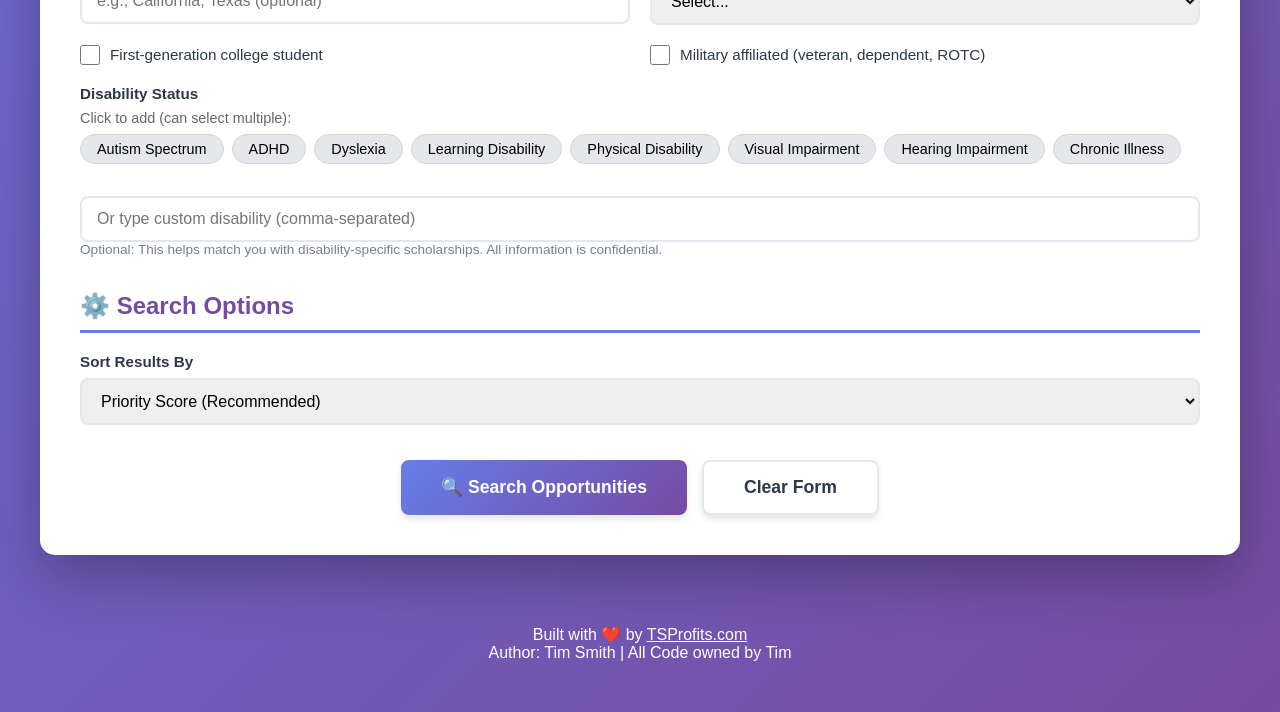
==== commit 9a708aa8: "Fix tabs: Add visual feedback with checkmarks and better active states IMPROVEMENTS: ✓ Checkmark ico" ====
--- a/index.html
+++ b/index.html
@@ -17,13 +17,19 @@
 
         <div class="tab-navigation">
             <button type="button" class="tab-btn active" data-type="scholarships" onclick="switchTab('scholarships')">
-                💰 Scholarships
+                <span class="tab-icon">💰</span>
+                <span class="tab-text">Scholarships</span>
+                <span class="tab-check">✓</span>
             </button>
             <button type="button" class="tab-btn" data-type="research" onclick="switchTab('research')">
-                🔬 Research Opportunities
+                <span class="tab-icon">🔬</span>
+                <span class="tab-text">Research</span>
+                <span class="tab-check">✓</span>
             </button>
             <button type="button" class="tab-btn" data-type="both" onclick="switchTab('both')">
-                🎯 Both
+                <span class="tab-icon">🎯</span>
+                <span class="tab-text">Both</span>
+                <span class="tab-check">✓</span>
             </button>
         </div>
 
--- a/styles.css
+++ b/styles.css
@@ -69,12 +69,33 @@
     cursor: pointer;
     transition: all 0.3s ease;
     box-shadow: 0 4px 12px rgba(0,0,0,0.1);
+    display: flex;
+    align-items: center;
+    gap: 10px;
+    position: relative;
+}
+
+.tab-icon {
+    font-size: 1.3em;
+}
+
+.tab-text {
+    flex: 1;
+}
+
+.tab-check {
+    font-size: 1.2em;
+    font-weight: bold;
+    opacity: 0;
+    transform: scale(0);
+    transition: all 0.3s ease;
 }
 
 .tab-btn:hover {
     transform: translateY(-2px);
     box-shadow: 0 6px 16px rgba(0,0,0,0.2);
     border-color: rgba(255,255,255,0.5);
+    background: rgba(255,255,255,0.95);
 }
 
 .tab-btn.active {
@@ -82,6 +103,16 @@
     color: white;
     border-color: white;
     box-shadow: 0 6px 20px rgba(0,0,0,0.3);
+    transform: translateY(-2px);
+}
+
+.tab-btn.active .tab-check {
+    opacity: 1;
+    transform: scale(1);
+}
+
+.tab-btn.active:hover {
+    transform: translateY(-2px);
 }
 
 .form-card {
@@ -550,13 +581,24 @@
 
     /* Tab navigation on mobile */
     .tab-navigation {
-        flex-direction: column;
+        flex-direction: row;
+        flex-wrap: wrap;
         gap: 10px;
     }
 
     .tab-btn {
-        width: 100%;
-        padding: 12px 20px;
+        flex: 1;
+        min-width: 120px;
+        padding: 12px 15px;
+        font-size: 0.95em;
+    }
+
+    .tab-icon {
+        font-size: 1.2em;
+    }
+
+    .tab-text {
+        font-size: 0.9em;
     }
 
     .form-card {
